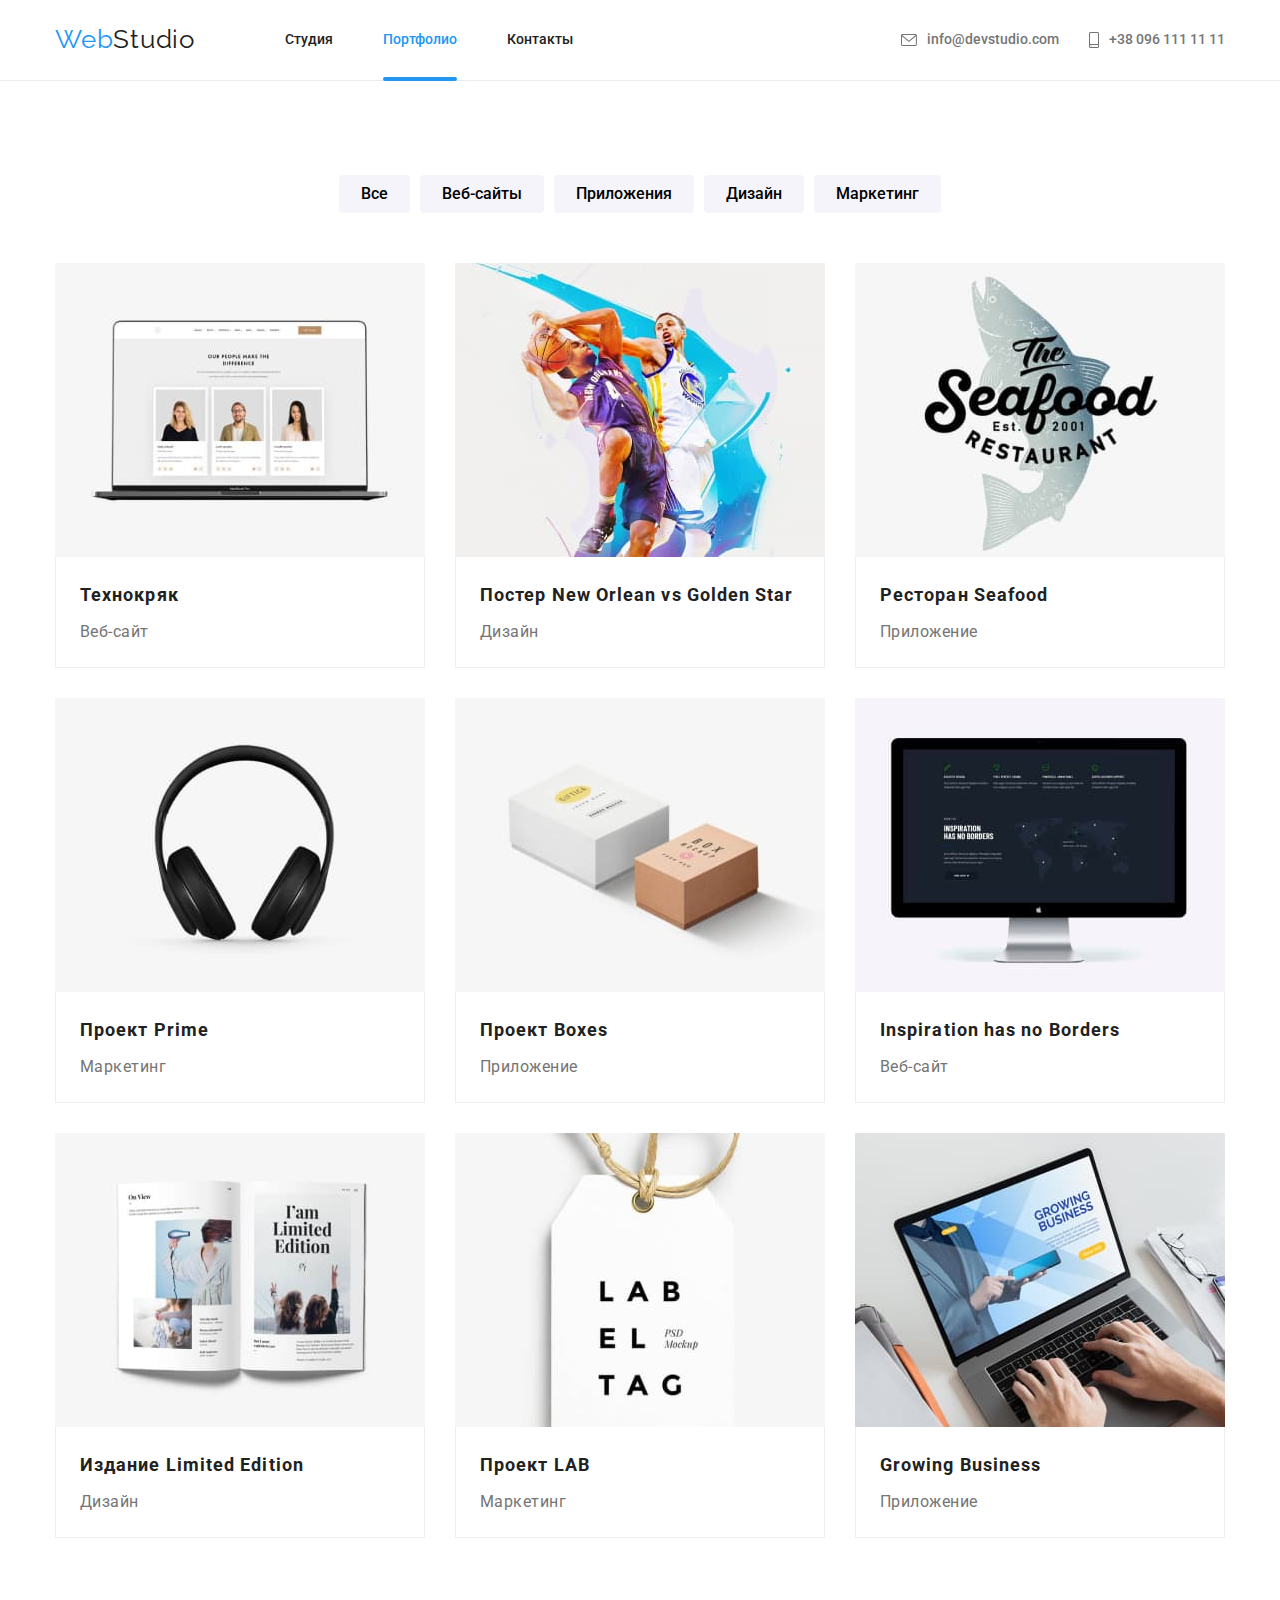
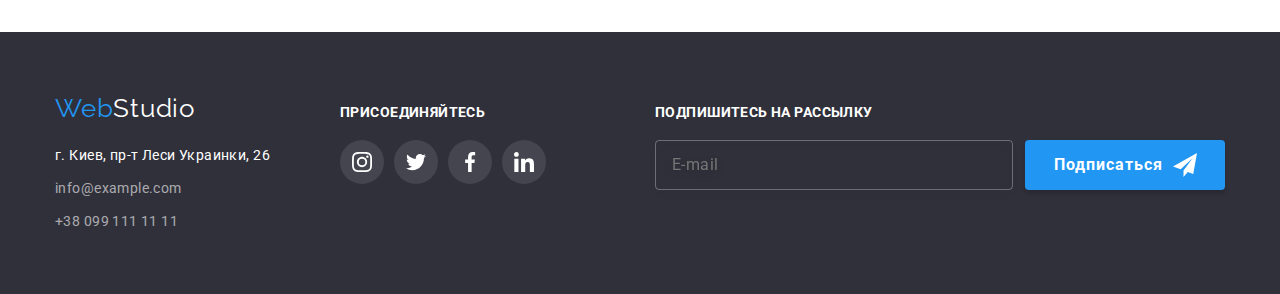
==== portfolio.html @ 38a6d8c1 "add files" ====
<!DOCTYPE html>
<html lang="ru">

<head>
    <meta charset="UTF-8">
    <meta http-equiv="X-UA-Compatible" content="IE=edge">
    <meta name="viewport" content="width=device-width, initial-scale=1.0">
    <title>Portfolio</title>
    <link rel="stylesheet" href="https://fonts.googleapis.com/css2?family=Raleway:wght@700&family=Roboto:wght@400;500;700;900&display=swap">
    <link rel="stylesheet" href="https://cdnjs.cloudflare.com/ajax/libs/modern-normalize/1.1.0/modern-normalize.min.css">    
    <link rel="stylesheet" href="./css/styles.css" />
</head>
<body>
    <!-- Шапка сайта -->
    <header class="header">
        <div class="container">   
            <nav class="site-nav">
                <a class="logo" lang="en" href=""><span class="blue-logo">Web</span>Studio</a>
                <ul class="list">
                    <li class="item"><a class="link" href="./index.html">Студия</a></li>
                    <li class="item"><a class="link current" href="./portfolio.html">Портфолио</a></li>
                    <li class="item"><a class="link" href="">Контакты</a></li>
                </ul>
            </nav>
            <ul class="contact-list">
                <li class="item"><a class="link" href="mailto:info@devstudio.com"><svg class="mail" width="16" height="12">
                    <use href="./image/icons.svg#mail"></use>
                </svg>info@devstudio.com</a>
                </li>
                <li class="item"><a class="link" href="tel:+380961111111"><svg class="phone" width="10" height="16">
                    <use href="./image/icons.svg#phone"></use>
                </svg>+38 096 111 11 11</a></li>
            </ul>
        </div>
    </header>
    <!-- Главный блок -->
    <main>
        <!-- Секция портфолио -->
        <div class="container">
            <section class="section portfolio">
                <h1 class="title">Портфолио</h1>
                <ul class="button-list">
                    <li class="button-item"><button class="btn" type="button">Все</button></li>
                    <li class="button-item"><button class="btn" type="button">Веб-сайты</button></li>
                    <li class="button-item"><button class="btn" type="button">Приложения</button></li>
                    <li class="button-item"><button class="btn" type="button">Дизайн</button></li>
                    <li class="button-item"><button class="btn" type="button">Маркетинг</button></li>
                </ul>
                <ul class="project-list">
                    <li class="portfolio item">
                        <a class="link" href="">
                            <div class="portfolio-wrap">
                                <img src="./image/portfolio/optimiz/project_1.jpg" width="370" alt="Веб-сайт">
                                <div class="portfolio-overlay">
                                    <p>Ресурс предлагает комплексные предложения с разным уровнем функционала и сервисов. Все это позволит посетителю получить исчерпывающие сведения о компании или частном лице.</p>
                                </div>
                            </div>
                        <div class="title-type">
                            <h2 class="project-title">Технокряк</h2>
                            <p class="project-type">Веб-сайт</p>
                        </div>
                        </a>
                    </li>
                    <li class="portfolio item">
                        <a class="link" href="">
                            <div class="portfolio-wrap">
                                <img src="./image/portfolio/optimiz/project_2.jpg" width="370" alt="Дизайн">
                                <div class="portfolio-overlay">
                                    <p>Ресурс предлагает комплексные предложения с разным уровнем функционала и сервисов. Все это позволит посетителю получить исчерпывающие сведения о компании или частном лице.</p>
                                </div>
                            </div>
                        <div class="title-type">
                            <h2 class="project-title">Постер New Orlean vs Golden Star</h2>
                            <p class="project-type">Дизайн</p>
                        </div>
                        </a>
                    </li>
                    <li class="portfolio item">
                        <a class="link" href="">
                            <div class="portfolio-wrap">
                                <img src="./image/portfolio/optimiz/project_3.jpg" width="370" alt="Приложение">
                                <div class="portfolio-overlay">
                                    <p>Ресурс предлагает комплексные предложения с разным уровнем функционала и сервисов. Все это позволит посетителю получить исчерпывающие сведения о компании или частном лице.</p>
                                </div>
                            </div>
                        <div class="title-type">
                            <h2 class="project-title">Ресторан Seafood</h2>
                            <p class="project-type">Приложение</p>
                        </div>
                        </a>
                    </li>
                    <li class="portfolio item">
                        <a class="link" href="">
                            <div class="portfolio-wrap">
                                <img src="./image/portfolio/optimiz/project_4.jpg" width="370" alt="Маркетинг">
                                <div class="portfolio-overlay">
                                    <p>Ресурс предлагает комплексные предложения с разным уровнем функционала и сервисов. Все это позволит посетителю получить исчерпывающие сведения о компании или частном лице.</p>
                                </div>
                            </div>
                        <div class="title-type">
                            <h2 class="project-title">Проект Prime</h2>
                            <p class="project-type">Маркетинг</p>
                        </div>
                        </a>
                    </li>
                    <li class="portfolio item">
                        <a class="link" href="">
                            <div class="portfolio-wrap">
                                <img src="./image/portfolio/optimiz/project_5.jpg" width="370" alt="Приложение">
                                <div class="portfolio-overlay">
                                    <p>Ресурс предлагает комплексные предложения с разным уровнем функционала и сервисов. Все это позволит посетителю получить исчерпывающие сведения о компании или частном лице.</p>
                                </div>
                            </div>
                        <div class="title-type">
                            <h2 class="project-title">Проект Boxes</h2>
                            <p class="project-type">Приложение</p>
                        </div>
                        </a>
                    </li>
                    <li class="portfolio item">
                        <a class="link" href="">
                            <div class="portfolio-wrap">
                                <img src="./image/portfolio/optimiz/project_6.jpg" width="370" alt="Веб-сайт">
                                <div class="portfolio-overlay">
                                    <p>Ресурс предлагает комплексные предложения с разным уровнем функционала и сервисов. Все это позволит посетителю получить исчерпывающие сведения о компании или частном лице.</p>
                                </div>
                            </div>
                        <div class="title-type">
                            <h2 class="project-title">Inspiration has no Borders</h2>
                            <p class="project-type">Веб-сайт</p>
                        </div>
                        </a>
                    </li>
                    <li class="portfolio item">
                        <a class="link" href="">
                            <div class="portfolio-wrap">
                                <img src="./image/portfolio/optimiz/project_7.jpg" width="370" alt="Дизайн">
                                <div class="portfolio-overlay">
                                    <p>Ресурс предлагает комплексные предложения с разным уровнем функционала и сервисов. Все это позволит посетителю получить исчерпывающие сведения о компании или частном лице.</p>
                                </div>
                            </div>
                        <div class="title-type">
                            <h2 class="project-title">Издание Limited Edition</h2>
                            <p class="project-type">Дизайн</p>
                        </div>
                        </a>
                    </li>
                    <li class="portfolio item">
                        <a class="link" href="">
                            <div class="portfolio-wrap">
                                <img src="./image/portfolio/optimiz/project_8.jpg" width="370" alt="Маркетинг">
                                <div class="portfolio-overlay">
                                    <p>Ресурс предлагает комплексные предложения с разным уровнем функционала и сервисов. Все это позволит посетителю получить исчерпывающие сведения о компании или частном лице.</p>
                                </div>
                            </div>
                        <div class="title-type">
                            <h2 class="project-title">Проект LAB</h2>
                            <p class="project-type">Маркетинг</p>
                        </div>
                        </a>
                    </li>
                    <li class="portfolio item">
                        <a class="link" href="">
                            <div class="portfolio-wrap">
                                <img src="./image/portfolio/optimiz/project_9.jpg" width="370" alt="Приложение">
                                <div class="portfolio-overlay">
                                    <p>Ресурс предлагает комплексные предложения с разным уровнем функционала и сервисов. Все это позволит посетителю получить исчерпывающие сведения о компании или частном лице.</p>
                                </div>
                            </div>
                        <div class="title-type">
                            <h2 class="project-title">Growing Business</h2>
                            <p class="project-type">Приложение</p>
                        </div>
                        </a>
                    </li>
                </ul>
            </section>
        </div>
    </main>
    <!-- Подвал сайта -->
    <footer class="footer">
        <div class="container">
            <div class="address-wrap">
                <a class="logo" lang="en" href=""><span class="blue-logo">Web</span>Studio</a>
                <address class="address-list">
                    <ul class="">
                        <li class="item"><a class="address" href="https://goo.gl/maps/Ta9KP2Tuc9y4ZhMA9" target="_blank"
                            rel="noopener noreferrer">г. Киев, пр-т Леси Украинки, 26</a></li>
                        <li class="item"><a class="link" href="mailto:info@example.com">info@example.com</a>
                        </li>
                        <li class="item"><a class="link" href="tel:+380991111111">+38 099 111 11 11</a></li>
                    </ul>
                </address>
            </div>
            <div class="join-wrap">
                <h3 class="join-title">ПРИСОЕДИНЯЙТЕСЬ</h3>
                <ul class="team-socials">
                    <li class="team-socials-item">
                        <a class="team-socials-link" href="">
                            <svg class="team-socials-svg" width="20" height="20">
                                <use href="./image/icons.svg#instagram"></use>
                              </svg>
                        </a>
                    </li>
                    <li class="team-socials-item">
                        <a class="team-socials-link" href="">
                            <svg class="team-socials-svg" width="20" height="20">
                                <use href="./image/icons.svg#twitter"></use>
                              </svg>
                        </a>
                    </li>
                    <li class="team-socials-item">
                        <a class="team-socials-link" href="">
                            <svg class="team-socials-svg" width="20" height="20">
                                <use href="./image/icons.svg#facebook"></use>
                              </svg>
                        </a>
                    </li>
                    <li class="team-socials-item">
                        <a class="team-socials-link" href="">
                            <svg class="team-socials-svg" width="20" height="20">
                                <use href="./image/icons.svg#linkedin"></use>
                              </svg>
                        </a>
                    </li> 
                </ul>
            </div>
            <form class="subscription-form" name="subscription-form" autocomplete="off">
                <h3 class="subscription-title">Подпишитесь на рассылку</h3>
                <div class="subscription-wrap">
                    <input class="subscription-input" type="email" name="email" placeholder="E-mail">
                    <button class="subscription-button button" type="submit">
                        <span>Подписаться</span>
                        <svg class="button-icon" width="24" height="24">
                            <use href="./image/icons.svg#icon-send"></use>
                        </svg>
                    </button>
                </div>
            </form>
        </div>
    </footer>
</body>
</html>
---- css/styles.css ----
/* Основной цвет текста #212121 */
/* Вторичный цвет текста #757575 */
/* Основной цвет фона #E5E5E5 */
/* Вторичный цвет фона #2F303A */
/* Акценты #2196F3 */
/* Белый #ffffff */
/* Цвет фона кнопки #F5F4FA */
:root {
  --main-text-color: #212121;
  --secondary-text-color: #757575;
  --main-bg-color: #e5e5e5;
  --secondary-bg-color: #2f303a;
  --accent-color: #2196f3;
  --btn-bg-color: #f5f4fa;
  --white: #ffffff;
  --black: #000000;
  --icons-color:#afb1b8;
  
}
ul,
h1,
h2,
h3,
h4,
h5,
h6,
p {
  padding: 0;
  margin: 0;
}
body {
  color: var(--main-text-color);
  background-color: var(--white);
  font-family: Roboto, sans-serif;
}
ul {
  list-style: none;
}
ul li a {
  color: inherit;
  text-decoration: none;
  font-style: normal;
}
img {
  display: block;
}
.link,
.street,
.logo,
address {
  text-decoration: none;
  color: inherit;
  font-family: inherit;
  font-style: inherit;
  margin: 0;
  padding: 0;
}

.header {
  border-bottom: 1px solid #ececec;
}
.header > .container {
  display: flex;
  justify-content: center;
}
.visually-hidden {
  position: absolute;
  width: 1px;
  height: 1px;
  margin: -1px;
  border: 0;
  padding: 0;
  white-space: nowrap;
  clip-path: inset(100%);
  clip: rect(0 0 0 0);
  overflow: hidden;
}
.logo {
  color: var(--main-text-color);
  text-decoration: none;
  font-family: Raleway, sans-serif;
  font-size: 26px;
  line-height: 1.2;
  letter-spacing: 0.03em;
}
.blue-logo {
  color: var(--accent-color);
}
.site-nav {
  display: flex;
  align-items: center;
}
.header .list {
  display: flex;
  align-items: center;
}
.site-nav .list {
  margin-left: 90px;
}
.header .item {
  margin-right: 50px;
}
.header .item:last-child {
  margin-right: 0;
}
.site-nav .link {
  display: block;
  color: var(--main-text-color);
  padding-top: 32px;
  padding-bottom: 32px;
  text-decoration: none;
  font-style: normal;
  font-weight: 500;
  font-size: 14px;
  line-height: 1.14;
}
.site-nav .link:hover,
.site-nav .link:focus {
  color: var(--accent-color);
}

.site-nav .link.current {
  position: relative;
  color: var(--accent-color);
}
.site-nav .link.current::after {
  content: "";
  position: absolute;
  bottom: -1px;
  display: block;
  width: 100%;
  height: 4px;
  background-color: var(--accent-color);
  border-radius: 2px;
}
.contact-list {
  display: flex;
  align-items: center;
  margin-left: auto;
}

.contact-list .item {
  margin-right: 30px;
}

.contact-list .link {
  color: var(--secondary-text-color);
  text-decoration: none;
  font-family: Roboto;
  font-style: normal;
  font-weight: 500;
  font-size: 14px;
  line-height: 1.14;
}

.link:hover svg,
.link:focus svg {
  fill: var(--accent-color);
}
.contact-list .link:hover,
.contact-list .link:focus {
  color: var(--accent-color);
}

.header .link {
  display: flex;
  align-items: center;
  transition: color 250ms cubic-bezier(0.4, 0, 0.2, 1);
}
.mail, .phone {
  align-items: center;
  margin-right: 10px;
  fill: var(--secondary-text-color);
  transition: fill 250ms cubic-bezier(0.4, 0, 0.2, 1);
}
/* Главный блок */
.section.hero {
  background-color: var(--secondary-bg-color);
  padding-top: 200px;
  padding-bottom: 200px;
  margin-left: auto;
  margin-right: auto;
  max-width: 1600px;
  min-height: 600px;
  background-image: linear-gradient(
  to right,
  rgba(47, 48, 58, 0.4),
  rgba(47, 48, 58, 0.4)
  ),
  url("../image/backgrounds/optimiz/bghero.jpg");
  }
.hero-title {
  color: var(--white);
  margin: auto;
  font-weight: 900;
  font-size: 44px;
  line-height: 1.36;
  text-align: center;
  max-width: 696px;
  letter-spacing: 0.06em;
  text-transform: uppercase;
}
.button {
min-width: 200px;
max-width: 350px;
padding: 10px 32px;
font-family: Roboto, sans-serif;
font-weight: 700;
font-size: var(--font-size-medium);
line-height: 1.875;
letter-spacing: 0.06em;
color: var(--white);
cursor: pointer;
background-color: var(--accent-color);
border: none;
border-radius: 4px;
}
.hero-button {
  display: block;
  margin-top: 30px;
  margin-right: auto;
  margin-left: auto;
  padding-top: 10px;
  padding-right: 32px;
  padding-bottom: 10px;
  padding-left: 32px;
  text-align: center;
  font-style: normal;
  font-weight: 700;
  line-height: 1.87;
  letter-spacing: 0.06em;
  color: var(--white);
  background: var(--accent-color);
  box-shadow: 0px 4px 4px rgba(0, 0, 0, 0.15);
  border-radius: 4px;
  cursor: pointer;
  border: transparent;
}
/* Особенности */
.section {
  color: var(--main-text-color);
  padding-top: 94px;
  padding-bottom: 94px;
}
.peculiarities-list {
  display: flex;
}
.peculiarities-list .item {
  width: 270px;
}
.section .item:not(:last-child) {
  margin-right: 30px;
}
.section .item {
position: relative;
}
.icon-wrap {
  display: flex;
  align-items: center;
  justify-content: center;
  width: 270px;
  height: 120px;
  margin-bottom: 30px;
  background-color: var(--btn-bg-color);
  border-radius: 4px;
}
.section-team .item {
  display: flex;
  flex-direction: column;
  flex-basis: 270px;
  justify-content: flex-end;
  background-color: var(--white);
  box-shadow: 0px 1px 3px rgba(0, 0, 0, 0.12), 0px 1px 1px rgba(0, 0, 0, 0.14),
    0px 2px 1px rgba(0, 0, 0, 0.2);
  border-radius: 0px 0px 4px 4px;
  
}

.section .title {
  margin-bottom: 10px;
}
.section.todo {
  padding-top: 0;
}
.worklist {
position: absolute;
    bottom: 0;
    display: flex;
    align-items: center;
    justify-content: center;
    width: 100%;
    height: 70px;
    background-color: rgba(47, 48, 58, 0.8);
}
.worklist-project {
  font-weight: 700;
  font-size: 14px;
  line-height: 1.15;
  letter-spacing: 0.03em;
  text-transform: uppercase;
  color: var(--white);
}
.list {
  display: flex;
}

.peculiarities-list .title {
  color: var(--main-text-color);
  font-weight: 700;
  font-size: 14px;
  line-height: 1.14;
  text-transform: uppercase;
}
.peculiarities-list .paragraphly {
  color: var(--secondary-text-color);
  font-size: 14px;
  line-height: 1.7;
  letter-spacing: 0.03em;
}
.section-title {
  margin-bottom: 50px;
  font-weight: 700;
  font-size: 36px;
  line-height: 1.17;
  text-align: center;
  letter-spacing: 0.03em;
}
.section.team {
  background-color: var(--btn-bg-color);
}
.section-team {
  display: flex;
}
.item .box {
  background-color: var(--white);
  box-shadow: 0px 1px 3px rgba(0, 0, 0, 0.12), 0px 1px 1px rgba(0, 0, 0, 0.14),
    0px 2px 1px rgba(0, 0, 0, 0.2);
  border-radius: 0px 0px 4px 4px;
}
.section-team .box {
  padding: 30px;
  background-color: var(--white);
}
.section-team .member {
  text-align: center;
  font-weight: 500;
  font-size: 16px;
  line-height: 1.18;
}
.section-team .profesion {
  margin-top: 10px;
  text-align: center;
  color: var(--secondary-text-color);
  font-size: 16px;
  line-height: 1.18;
}
.button-list {
  display: flex;
  justify-content: center;
  margin-bottom: 50px;
}
.button-list .button-item:not(:last-child) {
  margin-right: 10px;
}
.portfolio .title {
  display: none;
}
.btn {
  padding: 6px 22px;
  background-color: var(--btn-bg-color);
  font-family: Roboto, sans-serif;
  font-size: 16px;
  font-weight: 500;
  line-height: 1.62;
  border: transparent;
  border-radius: 4px;
  cursor: pointer;
  transition: background-color 250ms cubic-bezier(0.4, 0, 0.2, 1),
  color 250ms cubic-bezier(0.4, 0, 0.2, 1),
  box-shadow 250ms cubic-bezier(0.4, 0, 0.2, 1);
}
.btn:hover,
.btn:focus {
  color: var(--white);
  background-color: var(--accent-color);
  box-shadow: 0px 3px 1px rgba(0, 0, 0, 0.1), 0px 1px 2px rgba(0, 0, 0, 0.08),
    0px 2px 2px rgba(0, 0, 0, 0.12);
}
.project-list {
  display: flex;
  flex-wrap: wrap;
}
.project-list .item:nth-last-child(3n + 1) {
  margin-right: 0;
}
.project-list .item:nth-last-child(-n + 3) {
  margin-bottom: 0;
}
.project-list .item {
  margin-right: 30px;
  margin-bottom: 30px;
  background-color: var(--white);
}
.project-list .project-title {
  margin-bottom: 4px;
  font-weight: 700;
  font-size: 18px;
  line-height: 2;
  letter-spacing: 0.06em;
}
.project-list .project-type {
  font-size: 16px;
  line-height: 1.87;
  letter-spacing: 0.03em;
  color: var(--secondary-text-color);
}
.title-type {
  padding-top: 20px;
  padding-left: 24px;
  padding-bottom: 20px;
  padding-right: 24px;
  border-left: 1px solid #eeeeee;
  border-right: 1px solid #eeeeee;
  border-bottom: 1px solid #eeeeee;
}
.team-socials-item {
  display: flex;
  align-items: center;
  justify-content: center;
  margin-right: 10px;
  width: 44px;
  height: 44px;
  border-radius: 50%;
  cursor: pointer;
  transition: background-color 250ms cubic-bezier(0.4, 0, 0.2, 1);
}

.team-socials-item:last-child {
  margin-right: 0;
}

.team-socials {
  display: flex;
  justify-content: center;
  margin-top: 16px;
}

.team-socials-link {
  display: flex;
  align-items: center;
  justify-content: center;
  width: 100%;
  height: 100%;
}

.team-socials-item:hover,
.team-socials-item:focus {
  background-color: var(--accent-color);
}

.team-socials-svg {
  fill: var(--icons-color);
  transition: fill 250ms cubic-bezier(0.4, 0, 0.2, 1);
}
.team-socials-item:hover .team-socials-svg,
.team-socials-item:focus .team-socials-svg {
  fill: var(--white);
}
.client-list {
  display: flex;
}
.client-logo {
  fill:var(--icons-color);
  transition: fill 250ms cubic-bezier(0.4, 0, 0.2, 1);
}
.client-item {
  display: flex;
  align-items: center;
  justify-content: center;
  width: 170px;
  height: 92px;
  margin-right: 30px;
  border: 1px solid var(--icons-color);
  border-radius: 4px;
  cursor: pointer;
}
.client-item:last-child {
  margin-right: 0;
}
.client-link {
  width: 100%;
  height: 100%;
  display: flex;
  align-items: center;
  justify-content: center;
  transition: border-color 250ms cubic-bezier(0.4, 0, 0.2, 1);
}
.client-item:hover,
.client-item:focus {
  border-color: var(--accent-color);
}
.client-item:hover .client-logo,
.client-item:focus  .client-logo {
    fill: var(--accent-color);
}
/* Подвал сайта */
.footer {
  padding-top: 60px;
  padding-bottom: 60px;
  color: var(--white);
  background-color: var(--secondary-bg-color);
  /* width: 1600px;
  height: 252px; */
}
.footer .container {
  display: flex;
  align-items: baseline;
}
.footer .address-list {
  margin-top: 20px;
}
.footer .item:not(:first-child) {
  margin-top: 9px;
}
.footer .logo {
  color: var(--white);
}
.address-list {
  font-size: 14px;
  line-height: 1.71;
  letter-spacing: 0.03em;
}
.address-list .link {
  color: rgba(255, 255, 255, 0.6);
  text-decoration: none;
  transition: color 250ms cubic-bezier(0.4, 0, 0.2, 1);
}
.address-list .link:hover,
.address-list .link:focus {
  color: var(--accent-color);
}
.address-wrap {
  margin-right: 70px;
}
.join-title {
  margin-bottom: 20px;
  font-weight: 700;
  font-size: 14px;
  line-height: 1.15;
  letter-spacing: 0.03em;
  text-transform: uppercase;
  color: var(--white);
}
.team-socials {
  display: flex;
  justify-content: center;
}
.team-socials-item {
  display: flex;
  align-items: center;
  justify-content: center;
  margin-right: 10px;
  width: 44px;
  height: 44px;
  background-color: rgba(255, 255, 255, 0.1);
  border-radius: 50%;
  cursor: pointer;
}
.team-socials-item:last-child {
  margin-right: 0;
}
.footer .team-socials-svg {
  fill: var(--white);
}
.portfolio .link {
  display: inline-block;
  transition: box-shadow 250ms cubic-bezier(0.4, 0, 0.2, 1);
}
.portfolio .link:focus, .portfolio .link:hover {
  box-shadow: 0px 1px 1px rgb(0 0 0 / 12%), 0px 4px 4px rgb(0 0 0 / 6%), 1px 4px 6px rgb(0 0 0 / 16%);
}
.portfolio-wrap {
  position: relative;
  overflow: hidden;
}
.portfolio-overlay {
  position: absolute;
  left: 0;
  top: 100%;
  padding: 58px 27px 68px 27px;
  font-size: 18px;
  line-height: 1.56;
  letter-spacing: 0.03em;
  color: var(--white);
  background-color: rgba(33, 150, 243, 0.9);
  transition: top 250ms cubic-bezier(0.4, 0, 0.2, 1);
}
.portfolio.item:focus .portfolio-overlay,
.portfolio.item:hover .portfolio-overlay {
    top: 0;
}
.container {
  padding-left: 15px;
  padding-right: 15px;
  margin: auto;
  width: 1200px;
  /* outline: 2px solid aquamarine; */
}

/* placeholder */

.subscription-form {
  padding-top: 12px;
  margin-left: auto;

}

.subscription-title {
  margin-bottom: 20px;
  font-weight: 700;
  font-size: 14px;
  line-height: 1.15;
  letter-spacing: 0.03em;
  text-transform: uppercase;
  color: var(--white);
}

.subscription-wrap {
  display: flex;
  align-items: center;
}
.subscription-input {
  width: 358px;
  height: 50px;
  padding: 15px 16px;
  margin-right: 12px;
  font-size: 16px;
  line-height: 1.25;
  letter-spacing: 0.03em;
  color: rgba(255, 255, 255, 0.6);
  border: 1px solid rgba(255, 255, 255, 0.3);
  filter: drop-shadow(0px 4px 4px rgba(0, 0, 0, 0.15));
  border-radius: 4px;
  background-color: inherit;
}

.subscription-button {
  display: flex;
  align-items: center;
  justify-content: center;
  padding: 10px 28px 10px 29px;
  box-shadow: 0px 4px 4px rgba(0, 0, 0, 0.15);
}

.subscription-button span {
  margin-right: 10px;
}

/* modal windows */

.modal {
  position: fixed;
  top: 0;
  left: 0;
  right: 0;
  bottom: 0;
  display: flex;
  justify-content: center;
  align-items: center;
  background-color: rgba(0, 0, 0, 0.2);
  transform: scale(1);
  transition: opacity 250ms cubic-bezier(0.4, 0, 0.2, 1), visibility 250ms cubic-bezier(0.4, 0, 0.2, 1), transform 500ms 250ms;
}

.modal-body {
  position: relative;
  padding: 40px;
  min-width: 528px;
  min-height: 581px;
  background-color: var(--white);
  box-shadow: 0px 1px 3px rgba(0, 0, 0, 0.12), 0px 1px 1px rgba(0, 0, 0, 0.14), 0px 2px 1px rgba(0, 0, 0, 0.2);
  border-radius: 4px;
}

.modal-button {
  position: absolute;
  right: 8px;
  top: 8px;
  display: flex;
  justify-content: center;
  align-items: center;
  width: 30px;
  height: 30px;
  background-color: var(--white);
  border: 1px solid rgba(0, 0, 0, 0.1);
  border-radius: 50%;
  cursor: pointer;
}
/* .modal-button:focus,
.modal-button:hover {
  border-color: var(--accent-color);
  transition: border-color 250ms cubic-bezier(0.4, 0, 0.2, 1);
} */
.modal-button:focus .modal-close,
.modal-button:hover .modal-close{
  fill: var(--accent-color);
  transition: fill 250ms cubic-bezier(0.4, 0, 0.2, 1);
}
.modal-title {
  margin-bottom: 12px;
  font-weight: 700;
  font-size: 20px;
  line-height: 1.15;
  letter-spacing: 0.03em;
  color: var(--title-text-color);
}
.form-order-box {
  margin-bottom: 10px;
}

.form-order-box:last-of-type {
  margin-bottom: 20px;
}
.box-label {
  display: block;
  margin-bottom: 4px;
  font-size: 12px;
  line-height: 1.16;
  letter-spacing: 0.01em;
  color: var(--primary-text-color);
}

.box-wrap {
  position: relative;
}

.box-input {
  width: 100%;
  padding: 11px 42px;
  border: 1px solid rgba(33, 33, 33, 0.2);
  border-radius: 4px;
  transition: outline cubic-bezier(0.4, 0, 0.2, 1) 250ms, border-color 250ms cubic-bezier(0.4, 0, 0.2, 1);
}
.box-icon {
  position: absolute;
  top: 50%;
  left: 12px;
  transform: translateY(-50%);
  fill: var(--black);
}
.box-input:focus, 
.box-message:focus {
    border-color: var(--accent-color);
    outline: var(--accent-color);
}
.box-input:focus + .box-icon {
  fill: var(--accent-color);
  transition: fill 250ms cubic-bezier(0.4, 0, 0.2, 1);
}
.box-message {
  width: 100%;
  max-height: 120px;
  padding: 12px 16px;
  resize: none;
  line-height: 1.14;
  letter-spacing: 0.01em;
  color: var(--title-text-color);
  border: 1px solid rgba(33, 33, 33, 0.2);
  border-radius: 4px;
  transition: outline cubic-bezier(0.4, 0, 0.2, 1) 250ms, border-color 250ms cubic-bezier(0.4, 0, 0.2, 1);
}
.terms-icon  {
  display: inline-block;
  width: 16px;
  height: 15px;
  margin-right: 7px;
  vertical-align: middle;
  border: 1px solid  var(--black);
  border-radius: 2px;
}
.terms-text {
  line-height: 1.72;
  letter-spacing: 0.03em;
  color: var(--secondary-text-color);
}
.checkbox-terms {
  font-size: 14px;
  display: flex;
  align-items: center;
  justify-content: center;
  margin-bottom: 30px;
}

.terms-input {
  position: absolute;
  width: 1px;
  height: 1px;
  margin: -1px;
  border: 0;
  padding: 0;
  clip: rect(0 0 0 0);
  overflow: hidden;
}
.terms-input:checked + .terms-icon {
  background-color: var(--accent-color);
  background-image: url(../image/svg/icon-check.svg);
  background-size: contain;
  background-origin: border-box;
}
.terms-link {
  color: var(--accent-color);
}
.send-button {
  display: block;
  margin: 0 auto;
  padding: 10px 55px;
  box-shadow: 0px 4px 4px rgba(0, 0, 0, 0.15);
}

.is-hidden {
  visibility: hidden;
  opacity: 0;
  transform: scale(0);
  pointer-events: none;
}
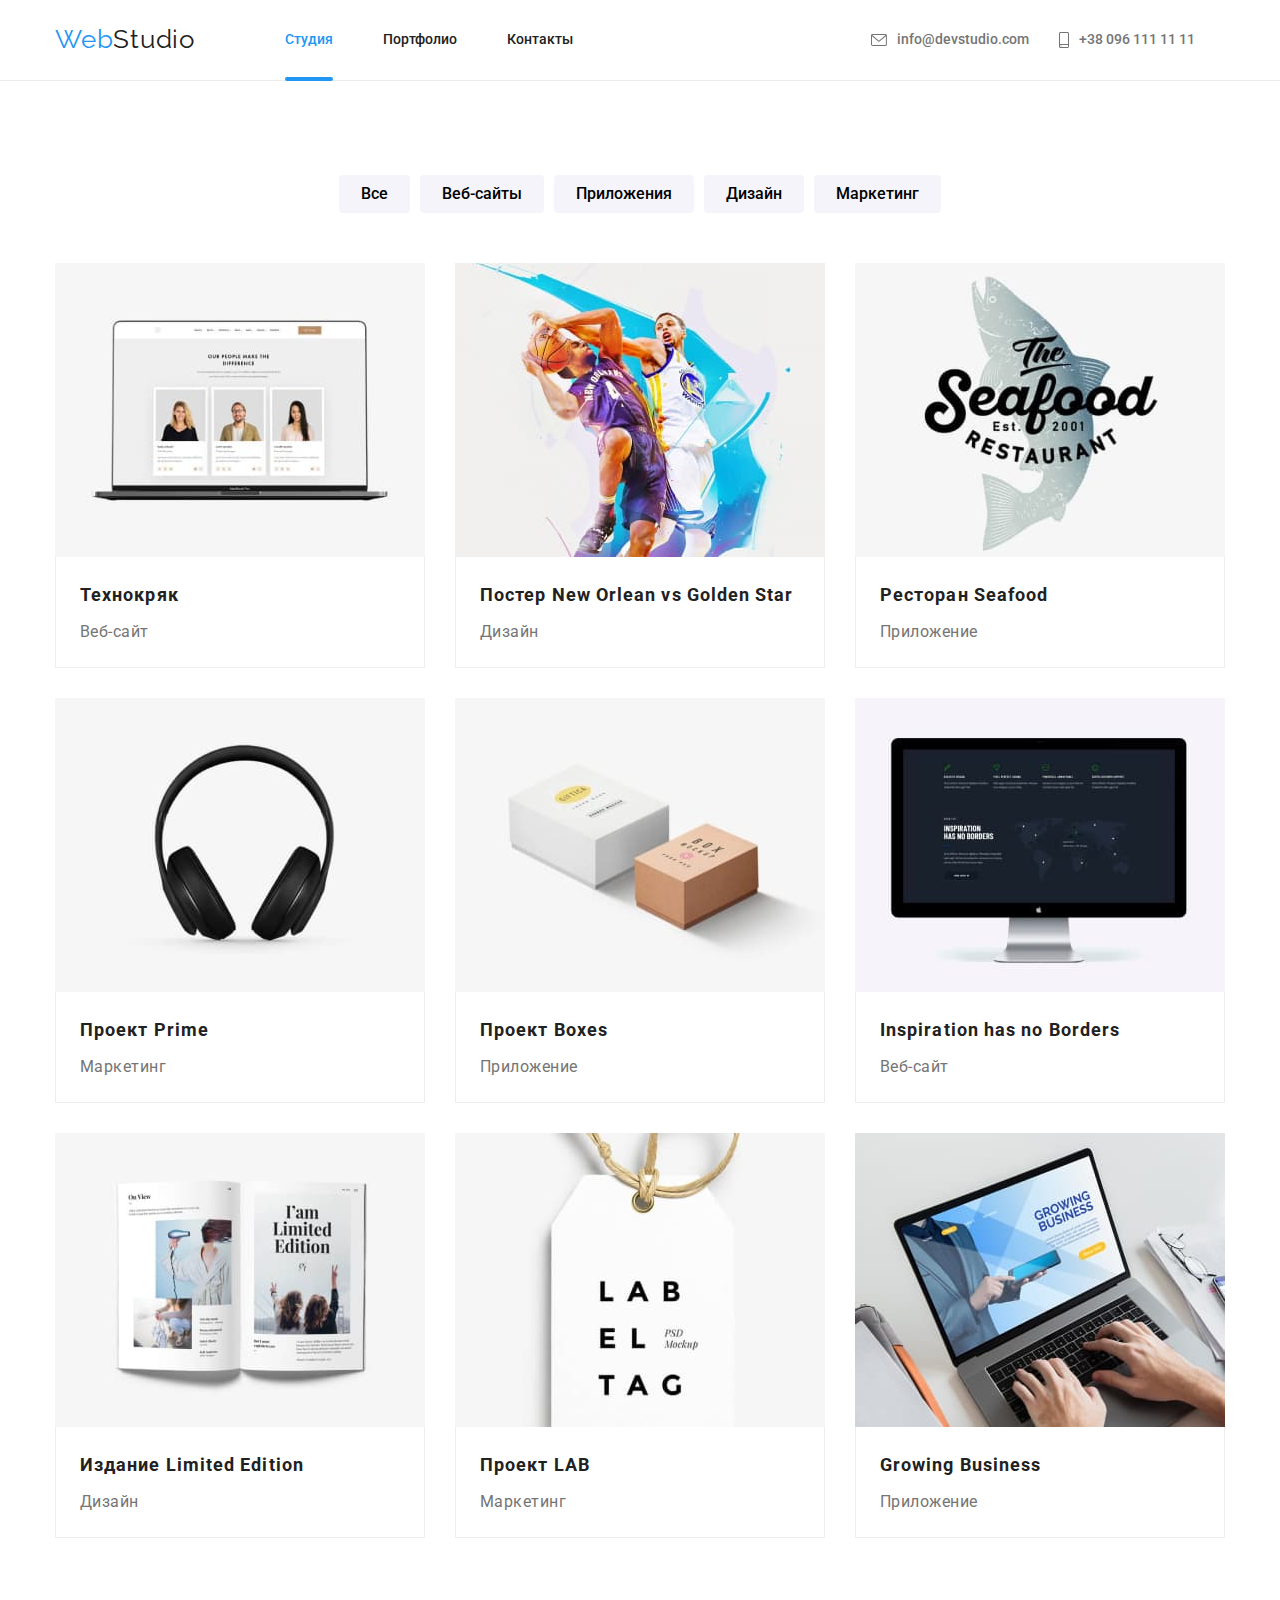
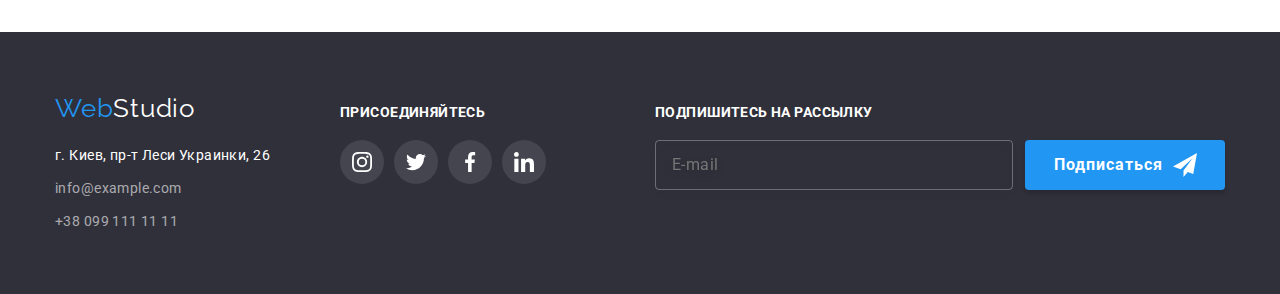
==== commit 55d54221: "add bem html to header" ====
--- a/portfolio.html
+++ b/portfolio.html
@@ -13,23 +13,26 @@
 <body>
     <!-- Шапка сайта -->
     <header class="header">
-        <div class="container">   
-            <nav class="site-nav">
+        <div class="container">
+            <nav class="header-nav">
                 <a class="logo" lang="en" href=""><span class="blue-logo">Web</span>Studio</a>
-                <ul class="list">
-                    <li class="item"><a class="link" href="./index.html">Студия</a></li>
-                    <li class="item"><a class="link current" href="./portfolio.html">Портфолио</a></li>
-                    <li class="item"><a class="link" href="">Контакты</a></li>
+                <ul class="header-nav__list">
+                    <li class="header-nav__item"><a class="header-nav__link header-nav__link--current"
+                            href="./index.html">Студия</a></li>
+                    <li class="header-nav__item"><a class="header-nav__link" href="./portfolio.html">Портфолио</a></li>
+                    <li class="header-nav__item"><a class="header-nav__link" href="">Контакты</a></li>
                 </ul>
             </nav>
-            <ul class="contact-list">
-                <li class="item"><a class="link" href="mailto:info@devstudio.com"><svg class="mail" width="16" height="12">
-                    <use href="./image/icons.svg#mail"></use>
-                </svg>info@devstudio.com</a>
+            <ul class="header-contacts">
+                <li class="header-contacts__item"><a class="header-contacts__link" href="mailto:info@devstudio.com"><svg
+                            class="header-contacts__icon" width="16" height="12">
+                            <use href="./image/icons.svg#mail"></use>
+                        </svg>info@devstudio.com</a>
                 </li>
-                <li class="item"><a class="link" href="tel:+380961111111"><svg class="phone" width="10" height="16">
-                    <use href="./image/icons.svg#phone"></use>
-                </svg>+38 096 111 11 11</a></li>
+                <li class="header-contacts__item"><a class="header-contacts__link" href="tel:+380961111111"><svg
+                            class="header-contacts__icon" width="10" height="16">
+                            <use href="./image/icons.svg#phone"></use>
+                        </svg>+38 096 111 11 11</a></li>
             </ul>
         </div>
     </header>
--- a/css/styles.css
+++ b/css/styles.css
@@ -63,18 +63,7 @@
   display: flex;
   justify-content: center;
 }
-.visually-hidden {
-  position: absolute;
-  width: 1px;
-  height: 1px;
-  margin: -1px;
-  border: 0;
-  padding: 0;
-  white-space: nowrap;
-  clip-path: inset(100%);
-  clip: rect(0 0 0 0);
-  overflow: hidden;
-}
+
 .logo {
   color: var(--main-text-color);
   text-decoration: none;
@@ -86,24 +75,24 @@
 .blue-logo {
   color: var(--accent-color);
 }
-.site-nav {
-  display: flex;
-  align-items: center;
-}
-.header .list {
-  display: flex;
-  align-items: center;
-}
-.site-nav .list {
+.header-nav {
+  display: flex;
+  align-items: center;
+}
+.header-nav__list {
+  display: flex;
+  align-items: center;
+}
+.header-nav__list {
   margin-left: 90px;
 }
-.header .item {
+.header-nav__item {
   margin-right: 50px;
 }
-.header .item:last-child {
+.header-nav__item:last-child {
   margin-right: 0;
 }
-.site-nav .link {
+.header-nav__link {
   display: block;
   color: var(--main-text-color);
   padding-top: 32px;
@@ -113,17 +102,18 @@
   font-weight: 500;
   font-size: 14px;
   line-height: 1.14;
-}
-.site-nav .link:hover,
-.site-nav .link:focus {
+  transition: color 250ms cubic-bezier(0.4, 0, 0.2, 1);
+}
+.header-nav__link:hover,
+.header-nav__link:focus {
   color: var(--accent-color);
 }
 
-.site-nav .link.current {
+.header-nav__link--current {
   position: relative;
   color: var(--accent-color);
 }
-.site-nav .link.current::after {
+.header-nav__link--current::after {
   content: "";
   position: absolute;
   bottom: -1px;
@@ -133,46 +123,52 @@
   background-color: var(--accent-color);
   border-radius: 2px;
 }
-.contact-list {
+.header-contacts {
   display: flex;
   align-items: center;
   margin-left: auto;
 }
 
-.contact-list .item {
+.header-contacts__item {
   margin-right: 30px;
 }
 
-.contact-list .link {
+.header-contacts__link {
   color: var(--secondary-text-color);
+  fill: var(--secondary-text-color);
   text-decoration: none;
   font-family: Roboto;
   font-style: normal;
   font-weight: 500;
   font-size: 14px;
   line-height: 1.14;
-}
-
-.link:hover svg,
-.link:focus svg {
+  display: flex;
+  align-items: center;
+  transition: color 250ms cubic-bezier(0.4, 0, 0.2, 1);
+
+}
+
+.header-contacts__link:hover svg,
+.header-contacts__link:focus svg {
   fill: var(--accent-color);
 }
-.contact-list .link:hover,
-.contact-list .link:focus {
+.header-contacts__link:hover,
+.header-contacts__link:focus {
   color: var(--accent-color);
 }
-
-.header .link {
+.header-contacts__icon {
+  margin-right: 10px;
+  transition: fill 250ms cubic-bezier(0.4, 0, 0.2, 1);
+}
+/* .header .link {
   display: flex;
   align-items: center;
   transition: color 250ms cubic-bezier(0.4, 0, 0.2, 1);
-}
-.mail, .phone {
-  align-items: center;
+} */
+/* .mail, .phone {
   margin-right: 10px;
-  fill: var(--secondary-text-color);
   transition: fill 250ms cubic-bezier(0.4, 0, 0.2, 1);
-}
+} */
 /* Главный блок */
 .section.hero {
   background-color: var(--secondary-bg-color);
@@ -242,6 +238,18 @@
   padding-top: 94px;
   padding-bottom: 94px;
 }
+.visually-hidden {
+  position: absolute;
+  width: 1px;
+  height: 1px;
+  margin: -1px;
+  border: 0;
+  padding: 0;
+  white-space: nowrap;
+  clip-path: inset(100%);
+  clip: rect(0 0 0 0);
+  overflow: hidden;
+}
 .peculiarities-list {
   display: flex;
 }
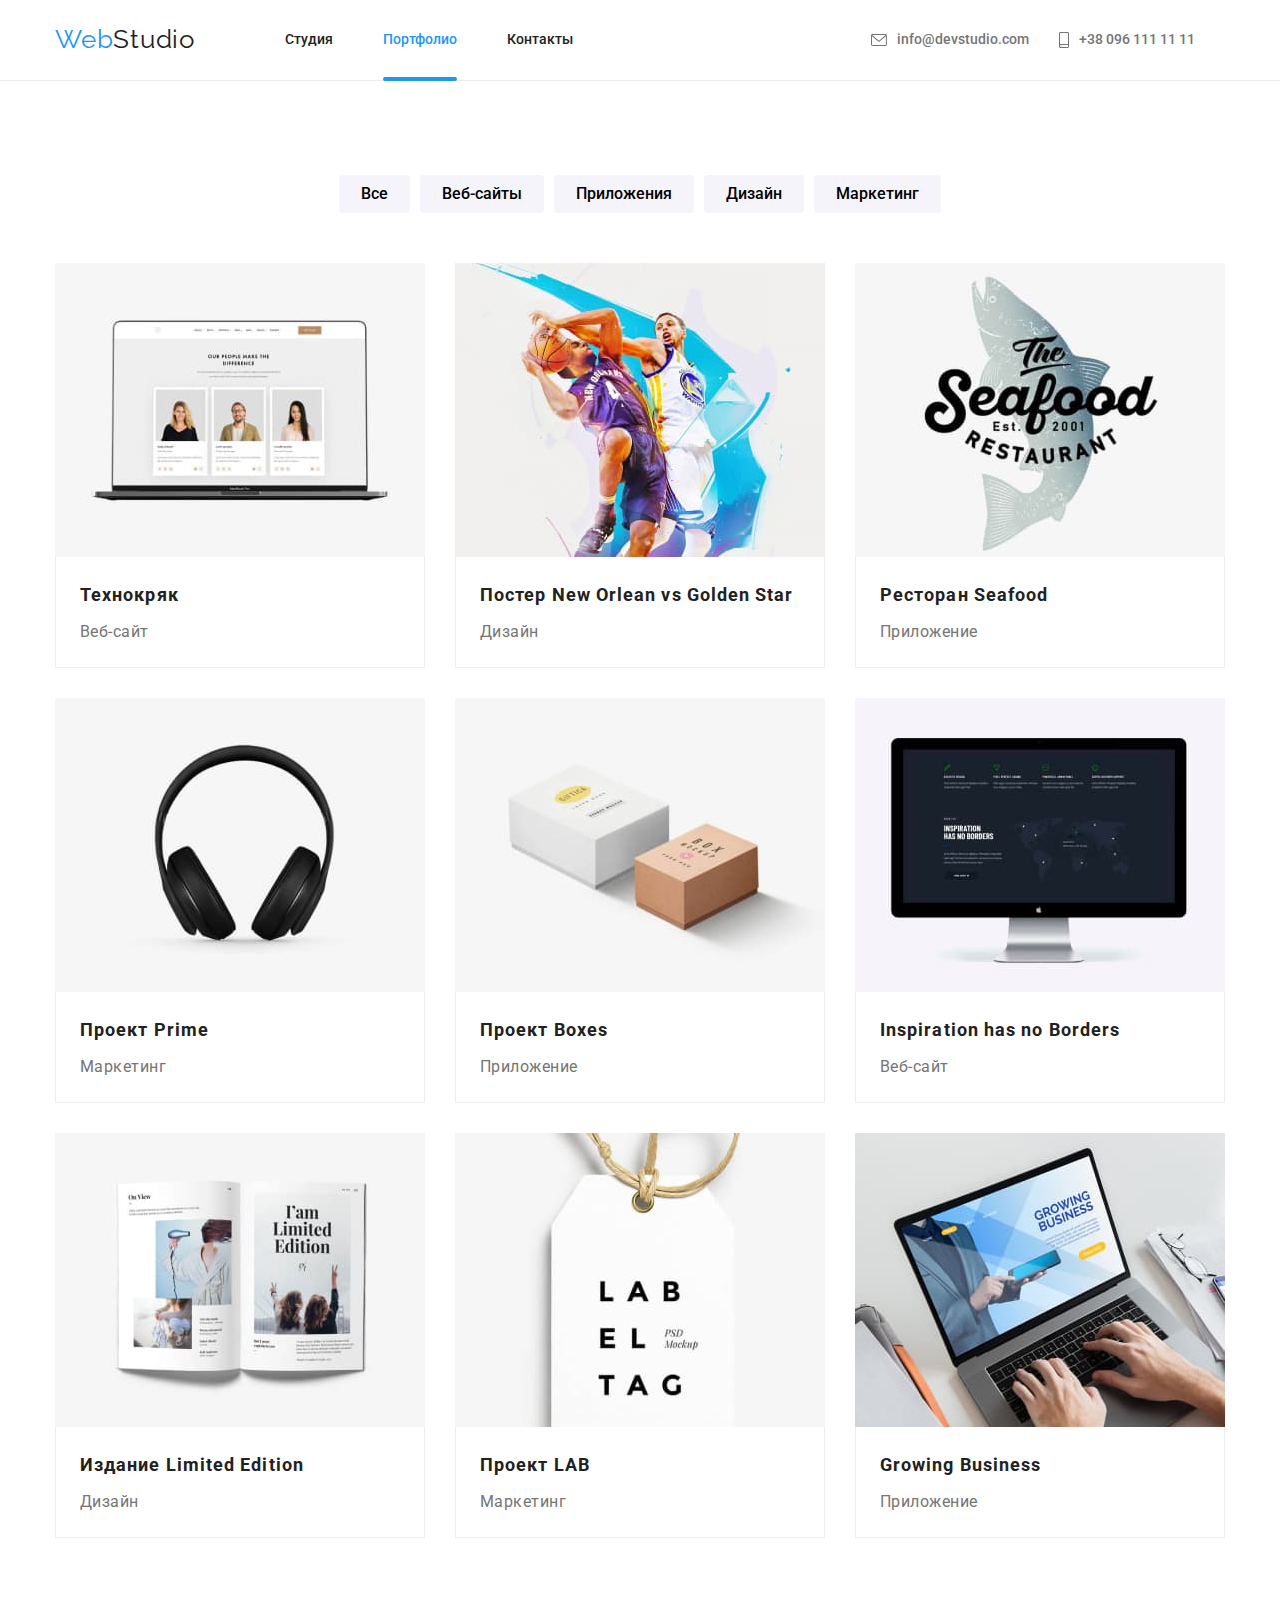
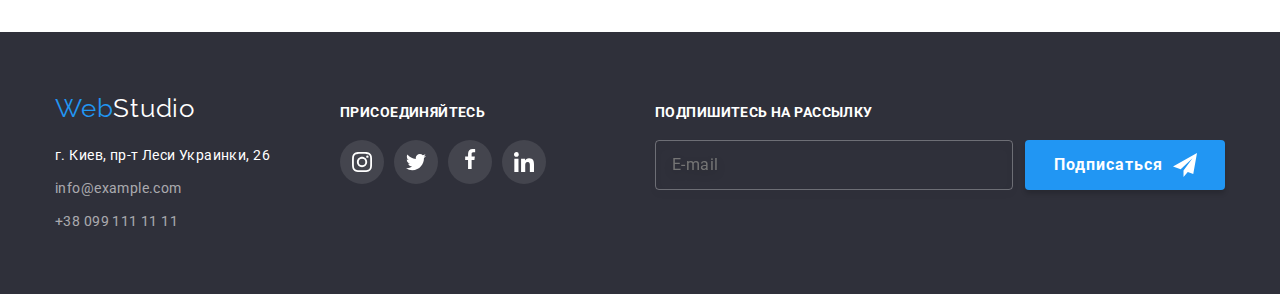
==== commit 3712bc06: "add refactoring portfolio" ====
--- a/portfolio.html
+++ b/portfolio.html
@@ -8,7 +8,7 @@
     <title>Portfolio</title>
     <link rel="stylesheet" href="https://fonts.googleapis.com/css2?family=Raleway:wght@700&family=Roboto:wght@400;500;700;900&display=swap">
     <link rel="stylesheet" href="https://cdnjs.cloudflare.com/ajax/libs/modern-normalize/1.1.0/modern-normalize.min.css">    
-    <link rel="stylesheet" href="./css/styles.css" />
+    <link rel="stylesheet" href="./css/main.min.css"/>
 </head>
 <body>
     <!-- Шапка сайта -->
@@ -17,9 +17,9 @@
             <nav class="header-nav">
                 <a class="logo" lang="en" href=""><span class="blue-logo">Web</span>Studio</a>
                 <ul class="header-nav__list">
-                    <li class="header-nav__item"><a class="header-nav__link header-nav__link--current"
+                    <li class="header-nav__item"><a class="header-nav__link"
                             href="./index.html">Студия</a></li>
-                    <li class="header-nav__item"><a class="header-nav__link" href="./portfolio.html">Портфолио</a></li>
+                    <li class="header-nav__item"><a class="header-nav__link header-nav__link--current" href="./portfolio.html">Портфолио</a></li>
                     <li class="header-nav__item"><a class="header-nav__link" href="">Контакты</a></li>
                 </ul>
             </nav>
@@ -39,200 +39,202 @@
     <!-- Главный блок -->
     <main>
         <!-- Секция портфолио -->
-        <div class="container">
-            <section class="section portfolio">
-                <h1 class="title">Портфолио</h1>
-                <ul class="button-list">
-                    <li class="button-item"><button class="btn" type="button">Все</button></li>
-                    <li class="button-item"><button class="btn" type="button">Веб-сайты</button></li>
-                    <li class="button-item"><button class="btn" type="button">Приложения</button></li>
-                    <li class="button-item"><button class="btn" type="button">Дизайн</button></li>
-                    <li class="button-item"><button class="btn" type="button">Маркетинг</button></li>
-                </ul>
-                <ul class="project-list">
-                    <li class="portfolio item">
-                        <a class="link" href="">
-                            <div class="portfolio-wrap">
+        <section class="portfolio">
+            <div class="container">
+                <h1 class="visually-hidden">Портфолио</h1>
+                <ul class="portfolio__btn-list">
+                    <li class="portfolio__btn-item"><button class="portfolio__btn" type="button">Все</button></li>
+                    <li class="portfolio__btn-item"><button class="portfolio__btn" type="button">Веб-сайты</button></li>
+                    <li class="portfolio__btn-item"><button class="portfolio__btn" type="button">Приложения</button></li>
+                    <li class="portfolio__btn-item"><button class="portfolio__btn" type="button">Дизайн</button></li>
+                    <li class="portfolio__btn-item"><button class="portfolio__btn" type="button">Маркетинг</button></li>
+                </ul>
+                <ul class="portfolio__list">
+                    <li class="portfolio__item">
+                        <a class="portfolio__link" href="">
+                            <div class="portfolio__wrap">
                                 <img src="./image/portfolio/optimiz/project_1.jpg" width="370" alt="Веб-сайт">
-                                <div class="portfolio-overlay">
-                                    <p>Ресурс предлагает комплексные предложения с разным уровнем функционала и сервисов. Все это позволит посетителю получить исчерпывающие сведения о компании или частном лице.</p>
-                                </div>
-                            </div>
-                        <div class="title-type">
-                            <h2 class="project-title">Технокряк</h2>
-                            <p class="project-type">Веб-сайт</p>
-                        </div>
-                        </a>
-                    </li>
-                    <li class="portfolio item">
-                        <a class="link" href="">
-                            <div class="portfolio-wrap">
+                                <div class="portfolio__overlay">
+                                    <p>Ресурс предлагает комплексные предложения с разным уровнем функционала и сервисов. Все это позволит посетителю получить исчерпывающие сведения о компании или частном лице.</p>
+                                </div>
+                            </div>
+                        <div class="portfolio__project">
+                            <h2 class="portfolio__title">Технокряк</h2>
+                            <p class="portfolio__type">Веб-сайт</p>
+                        </div>
+                        </a>
+                    </li>
+                    <li class="portfolio__item">
+                        <a class="portfolio__link" href="">
+                            <div class="portfolio__wrap">
                                 <img src="./image/portfolio/optimiz/project_2.jpg" width="370" alt="Дизайн">
-                                <div class="portfolio-overlay">
-                                    <p>Ресурс предлагает комплексные предложения с разным уровнем функционала и сервисов. Все это позволит посетителю получить исчерпывающие сведения о компании или частном лице.</p>
-                                </div>
-                            </div>
-                        <div class="title-type">
-                            <h2 class="project-title">Постер New Orlean vs Golden Star</h2>
-                            <p class="project-type">Дизайн</p>
-                        </div>
-                        </a>
-                    </li>
-                    <li class="portfolio item">
-                        <a class="link" href="">
-                            <div class="portfolio-wrap">
+                                <div class="portfolio__overlay">
+                                    <p>Ресурс предлагает комплексные предложения с разным уровнем функционала и сервисов. Все это позволит посетителю получить исчерпывающие сведения о компании или частном лице.</p>
+                                </div>
+                            </div>
+                        <div class="portfolio__project">
+                            <h2 class="portfolio__title">Постер New Orlean vs Golden Star</h2>
+                            <p class="portfolio__type">Дизайн</p>
+                        </div>
+                        </a>
+                    </li>
+                    <li class="portfolio__item">
+                        <a class="portfolio__link" href="">
+                            <div class="portfolio__wrap">
                                 <img src="./image/portfolio/optimiz/project_3.jpg" width="370" alt="Приложение">
-                                <div class="portfolio-overlay">
-                                    <p>Ресурс предлагает комплексные предложения с разным уровнем функционала и сервисов. Все это позволит посетителю получить исчерпывающие сведения о компании или частном лице.</p>
-                                </div>
-                            </div>
-                        <div class="title-type">
-                            <h2 class="project-title">Ресторан Seafood</h2>
-                            <p class="project-type">Приложение</p>
-                        </div>
-                        </a>
-                    </li>
-                    <li class="portfolio item">
-                        <a class="link" href="">
-                            <div class="portfolio-wrap">
+                                <div class="portfolio__overlay">
+                                    <p>Ресурс предлагает комплексные предложения с разным уровнем функционала и сервисов. Все это позволит посетителю получить исчерпывающие сведения о компании или частном лице.</p>
+                                </div>
+                            </div>
+                        <div class="portfolio__project">
+                            <h2 class="portfolio__title">Ресторан Seafood</h2>
+                            <p class="portfolio__type">Приложение</p>
+                        </div>
+                        </a>
+                    </li>
+                    <li class="portfolio__item">
+                        <a class="portfolio__link" href="">
+                            <div class="portfolio__wrap">
                                 <img src="./image/portfolio/optimiz/project_4.jpg" width="370" alt="Маркетинг">
-                                <div class="portfolio-overlay">
-                                    <p>Ресурс предлагает комплексные предложения с разным уровнем функционала и сервисов. Все это позволит посетителю получить исчерпывающие сведения о компании или частном лице.</p>
-                                </div>
-                            </div>
-                        <div class="title-type">
-                            <h2 class="project-title">Проект Prime</h2>
-                            <p class="project-type">Маркетинг</p>
-                        </div>
-                        </a>
-                    </li>
-                    <li class="portfolio item">
-                        <a class="link" href="">
-                            <div class="portfolio-wrap">
+                                <div class="portfolio__overlay">
+                                    <p>Ресурс предлагает комплексные предложения с разным уровнем функционала и сервисов. Все это позволит посетителю получить исчерпывающие сведения о компании или частном лице.</p>
+                                </div>
+                            </div>
+                        <div class="portfolio__project">
+                            <h2 class="portfolio__title">Проект Prime</h2>
+                            <p class="portfolio__type">Маркетинг</p>
+                        </div>
+                        </a>
+                    </li>
+                    <li class="portfolio__item">
+                        <a class="portfolio__link" href="">
+                            <div class="portfolio__wrap">
                                 <img src="./image/portfolio/optimiz/project_5.jpg" width="370" alt="Приложение">
-                                <div class="portfolio-overlay">
-                                    <p>Ресурс предлагает комплексные предложения с разным уровнем функционала и сервисов. Все это позволит посетителю получить исчерпывающие сведения о компании или частном лице.</p>
-                                </div>
-                            </div>
-                        <div class="title-type">
-                            <h2 class="project-title">Проект Boxes</h2>
-                            <p class="project-type">Приложение</p>
-                        </div>
-                        </a>
-                    </li>
-                    <li class="portfolio item">
-                        <a class="link" href="">
-                            <div class="portfolio-wrap">
+                                <div class="portfolio__overlay">
+                                    <p>Ресурс предлагает комплексные предложения с разным уровнем функционала и сервисов. Все это позволит посетителю получить исчерпывающие сведения о компании или частном лице.</p>
+                                </div>
+                            </div>
+                        <div class="portfolio__project">
+                            <h2 class="portfolio__title">Проект Boxes</h2>
+                            <p class="portfolio__type">Приложение</p>
+                        </div>
+                        </a>
+                    </li>
+                    <li class="portfolio__item">
+                        <a class="portfolio__link" href="">
+                            <div class="portfolio__wrap">
                                 <img src="./image/portfolio/optimiz/project_6.jpg" width="370" alt="Веб-сайт">
-                                <div class="portfolio-overlay">
-                                    <p>Ресурс предлагает комплексные предложения с разным уровнем функционала и сервисов. Все это позволит посетителю получить исчерпывающие сведения о компании или частном лице.</p>
-                                </div>
-                            </div>
-                        <div class="title-type">
-                            <h2 class="project-title">Inspiration has no Borders</h2>
-                            <p class="project-type">Веб-сайт</p>
-                        </div>
-                        </a>
-                    </li>
-                    <li class="portfolio item">
-                        <a class="link" href="">
-                            <div class="portfolio-wrap">
+                                <div class="portfolio__overlay">
+                                    <p>Ресурс предлагает комплексные предложения с разным уровнем функционала и сервисов. Все это позволит посетителю получить исчерпывающие сведения о компании или частном лице.</p>
+                                </div>
+                            </div>
+                        <div class="portfolio__project">
+                            <h2 class="portfolio__title">Inspiration has no Borders</h2>
+                            <p class="portfolio__type">Веб-сайт</p>
+                        </div>
+                        </a>
+                    </li>
+                    <li class="portfolio__item">
+                        <a class="portfolio__link" href="">
+                            <div class="portfolio__wrap">
                                 <img src="./image/portfolio/optimiz/project_7.jpg" width="370" alt="Дизайн">
-                                <div class="portfolio-overlay">
-                                    <p>Ресурс предлагает комплексные предложения с разным уровнем функционала и сервисов. Все это позволит посетителю получить исчерпывающие сведения о компании или частном лице.</p>
-                                </div>
-                            </div>
-                        <div class="title-type">
-                            <h2 class="project-title">Издание Limited Edition</h2>
-                            <p class="project-type">Дизайн</p>
-                        </div>
-                        </a>
-                    </li>
-                    <li class="portfolio item">
-                        <a class="link" href="">
-                            <div class="portfolio-wrap">
+                                <div class="portfolio__overlay">
+                                    <p>Ресурс предлагает комплексные предложения с разным уровнем функционала и сервисов. Все это позволит посетителю получить исчерпывающие сведения о компании или частном лице.</p>
+                                </div>
+                            </div>
+                        <div class="portfolio__project">
+                            <h2 class="portfolio__title">Издание Limited Edition</h2>
+                            <p class="portfolio__type">Дизайн</p>
+                        </div>
+                        </a>
+                    </li>
+                    <li class="portfolio__item">
+                        <a class="portfolio__link" href="">
+                            <div class="portfolio__wrap">
                                 <img src="./image/portfolio/optimiz/project_8.jpg" width="370" alt="Маркетинг">
-                                <div class="portfolio-overlay">
-                                    <p>Ресурс предлагает комплексные предложения с разным уровнем функционала и сервисов. Все это позволит посетителю получить исчерпывающие сведения о компании или частном лице.</p>
-                                </div>
-                            </div>
-                        <div class="title-type">
-                            <h2 class="project-title">Проект LAB</h2>
-                            <p class="project-type">Маркетинг</p>
-                        </div>
-                        </a>
-                    </li>
-                    <li class="portfolio item">
-                        <a class="link" href="">
-                            <div class="portfolio-wrap">
+                                <div class="portfolio__overlay">
+                                    <p>Ресурс предлагает комплексные предложения с разным уровнем функционала и сервисов. Все это позволит посетителю получить исчерпывающие сведения о компании или частном лице.</p>
+                                </div>
+                            </div>
+                        <div class="portfolio__project">
+                            <h2 class="portfolio__title">Проект LAB</h2>
+                            <p class="portfolio__type">Маркетинг</p>
+                        </div>
+                        </a>
+                    </li>
+                    <li class="portfolio__item">
+                        <a class="portfolio__link" href="">
+                            <div class="portfolio__wrap">
                                 <img src="./image/portfolio/optimiz/project_9.jpg" width="370" alt="Приложение">
-                                <div class="portfolio-overlay">
-                                    <p>Ресурс предлагает комплексные предложения с разным уровнем функционала и сервисов. Все это позволит посетителю получить исчерпывающие сведения о компании или частном лице.</p>
-                                </div>
-                            </div>
-                        <div class="title-type">
-                            <h2 class="project-title">Growing Business</h2>
-                            <p class="project-type">Приложение</p>
-                        </div>
-                        </a>
-                    </li>
-                </ul>
-            </section>
-        </div>
+                                <div class="portfolio__overlay">
+                                    <p>Ресурс предлагает комплексные предложения с разным уровнем функционала и сервисов. Все это позволит посетителю получить исчерпывающие сведения о компании или частном лице.</p>
+                                </div>
+                            </div>
+                        <div class="portfolio__project">
+                            <h2 class="portfolio__title">Growing Business</h2>
+                            <p class="portfolio__type">Приложение</p>
+                        </div>
+                        </a>
+                    </li>
+                </ul>
+            </div>
+        </section>
     </main>
     <!-- Подвал сайта -->
     <footer class="footer">
         <div class="container">
-            <div class="address-wrap">
+            <div class="footer__wrap">
                 <a class="logo" lang="en" href=""><span class="blue-logo">Web</span>Studio</a>
-                <address class="address-list">
-                    <ul class="">
-                        <li class="item"><a class="address" href="https://goo.gl/maps/Ta9KP2Tuc9y4ZhMA9" target="_blank"
-                            rel="noopener noreferrer">г. Киев, пр-т Леси Украинки, 26</a></li>
-                        <li class="item"><a class="link" href="mailto:info@example.com">info@example.com</a>
+                <address class="address">
+                    <ul class="address__list">
+                        <li class="address__item"><a class="address__address" href="https://goo.gl/maps/Ta9KP2Tuc9y4ZhMA9"
+                                target="_blank" rel="noopener noreferrer">г. Киев, пр-т Леси Украинки, 26</a></li>
+                        <li class="address__item"><a class="address__link"
+                                href="mailto:info@example.com">info@example.com</a>
                         </li>
-                        <li class="item"><a class="link" href="tel:+380991111111">+38 099 111 11 11</a></li>
+                        <li class="address__item"><a class="address__link" href="tel:+380991111111">+38 099 111 11 11</a>
+                        </li>
                     </ul>
                 </address>
             </div>
-            <div class="join-wrap">
-                <h3 class="join-title">ПРИСОЕДИНЯЙТЕСЬ</h3>
+            <div class="footer__join-wrap">
+                <h3 class="footer__join-title">ПРИСОЕДИНЯЙТЕСЬ</h3>
                 <ul class="team-socials">
-                    <li class="team-socials-item">
+                    <li class="team-socials__item">
+                        <a class="team-socials__link" href="">
+                            <svg class="team-socials__svg" width="20" height="20">
+                                <use href="./image/icons.svg#instagram"></use>
+                            </svg>
+                        </a>
+                    </li>
+                    <li class="team-socials__item">
+                        <a class="team-socials__link" href="">
+                            <svg class="team-socials__svg" width="20" height="20">
+                                <use href="./image/icons.svg#twitter"></use>
+                            </svg>
+                        </a>
+                    </li>
+                    <li class="team-socials__item">
                         <a class="team-socials-link" href="">
-                            <svg class="team-socials-svg" width="20" height="20">
-                                <use href="./image/icons.svg#instagram"></use>
-                              </svg>
-                        </a>
-                    </li>
-                    <li class="team-socials-item">
-                        <a class="team-socials-link" href="">
-                            <svg class="team-socials-svg" width="20" height="20">
-                                <use href="./image/icons.svg#twitter"></use>
-                              </svg>
-                        </a>
-                    </li>
-                    <li class="team-socials-item">
-                        <a class="team-socials-link" href="">
-                            <svg class="team-socials-svg" width="20" height="20">
+                            <svg class="team-socials__svg" width="20" height="20">
                                 <use href="./image/icons.svg#facebook"></use>
-                              </svg>
-                        </a>
-                    </li>
-                    <li class="team-socials-item">
-                        <a class="team-socials-link" href="">
-                            <svg class="team-socials-svg" width="20" height="20">
+                            </svg>
+                        </a>
+                    </li>
+                    <li class="team-socials__item">
+                        <a class="team-socials__link" href="">
+                            <svg class="team-socials__svg" width="20" height="20">
                                 <use href="./image/icons.svg#linkedin"></use>
-                              </svg>
-                        </a>
-                    </li> 
+                            </svg>
+                        </a>
+                    </li>
                 </ul>
             </div>
-            <form class="subscription-form" name="subscription-form" autocomplete="off">
-                <h3 class="subscription-title">Подпишитесь на рассылку</h3>
-                <div class="subscription-wrap">
-                    <input class="subscription-input" type="email" name="email" placeholder="E-mail">
-                    <button class="subscription-button button" type="submit">
+            <form class="subscription" name="subscription-form" autocomplete="off">
+                <h3 class="subscription__title">Подпишитесь на рассылку</h3>
+                <div class="subscription__wrap">
+                    <input class="subscription__input" type="email" name="email" placeholder="E-mail">
+                    <button class="subscription__button button" type="submit">
                         <span>Подписаться</span>
                         <svg class="button-icon" width="24" height="24">
                             <use href="./image/icons.svg#icon-send"></use>
--- a/css/main.min.css
+++ b/css/main.min.css
@@ -0,0 +1,2 @@
+ul,h1,h2,h3,h4,h5,h6,p{padding:0;margin:0}body{color:#212121;background-color:#fff;font-family:Roboto, sans-serif}ul{list-style:none}ul li a{color:inherit;text-decoration:none;font-style:normal}img{display:block}.link,.street,.logo,address{text-decoration:none;color:inherit;font-family:inherit;font-style:inherit;margin:0;padding:0}.container{padding-left:15px;padding-right:15px;margin:auto;width:1200px}.button{min-width:200px;max-width:350px;padding:10px 32px;font-family:Roboto, sans-serif;font-weight:700;font-size:var(--font-size-medium);line-height:1.875;letter-spacing:0.06em;color:#fff;cursor:pointer;background-color:#2196f3;border:none;border-radius:4px}.header{border-bottom:1px solid #ececec}.header .container{display:flex;justify-content:center}.logo{color:var(--main-text-color);text-decoration:none;font-family:Raleway, sans-serif;font-size:26px;line-height:1.2;letter-spacing:0.03em}.blue-logo{color:#2196f3}.header-nav{display:flex;align-items:center}.header-nav__list{display:flex;align-items:center;margin-left:90px}.header-nav__item{margin-right:50px}.header-nav__item:last-child{margin-right:0}.header-nav__link{display:block;color:var(--main-text-color);padding-top:32px;padding-bottom:32px;text-decoration:none;font-style:normal;font-weight:500;font-size:14px;line-height:1.14;transition:color 250ms cubic-bezier(0.4, 0, 0.2, 1)}.header-nav__link:hover,.header-nav__link:focus{color:#2196f3}.header-nav__link--current{position:relative;color:#2196f3}.header-nav__link--current::after{content:"";position:absolute;bottom:-1px;display:block;width:100%;height:4px;background-color:#2196f3;border-radius:2px}.header-contacts{display:flex;align-items:center;margin-left:auto}.header-contacts__item{margin-right:30px}.header-contacts__link{color:#757575;fill:#757575;text-decoration:none;font-family:Roboto;font-style:normal;font-weight:500;font-size:14px;line-height:1.14;display:flex;align-items:center;transition:color 250ms cubic-bezier(0.4, 0, 0.2, 1)}.header-contacts__link:hover svg,.header-contacts__link:focus svg{fill:#2196f3}.header-contacts__link:hover,.header-contacts__link:focus{color:#2196f3}.header-contacts__icon{margin-right:10px;transition:fill 250ms cubic-bezier(0.4, 0, 0.2, 1)}.section-hero{background-color:#2f303a;padding-top:200px;padding-bottom:200px;margin-left:auto;margin-right:auto;max-width:1600px;min-height:600px;background-image:linear-gradient(to right, rgba(47,48,58,0.4), rgba(47,48,58,0.4)),url("../image/backgrounds/optimiz/bghero.jpg")}.section-hero__title{color:#fff;margin:auto;font-weight:900;font-size:44px;line-height:1.36;text-align:center;max-width:696px;letter-spacing:0.06em;text-transform:uppercase}.section-hero__button{display:block;margin-top:30px;margin-right:auto;margin-left:auto;padding-top:10px;padding-right:32px;padding-bottom:10px;padding-left:32px;text-align:center;font-style:normal;font-weight:700;line-height:1.87;letter-spacing:0.06em;color:#fff;background:#2196f3;box-shadow:0px 4px 4px rgba(0,0,0,0.15);border-radius:4px;cursor:pointer;border:transparent}.section-features{color:#212121;padding-top:94px;padding-bottom:94px}.section-features__list{display:flex}.section-features__item{width:270px}.section-features__item:not(:last-child){margin-right:30px}.section-features__icon-wrap{display:flex;align-items:center;justify-content:center;width:270px;height:120px;margin-bottom:30px;background-color:#f5f4fa;border-radius:4px}.section-features__title{color:#212121;font-weight:700;font-size:14px;line-height:1.14;text-transform:uppercase;margin-bottom:10px}.section-features__paragraphly{color:#757575;font-size:14px;line-height:1.7;letter-spacing:0.03em}.visually-hidden{position:absolute;width:1px;height:1px;margin:-1px;border:0;padding:0;white-space:nowrap;clip-path:inset(100%);clip:rect(0 0 0 0);overflow:hidden}.section-performance{padding-top:0;padding-bottom:94px}.section-performance__title{margin-bottom:50px;font-weight:700;font-size:36px;line-height:1.17;text-align:center;letter-spacing:0.03em}.section-performance__list{display:flex}.section-performance__item{position:relative;display:flex}.section-performance__item:not(:last-child){margin-right:30px}.section-performance__worklist{position:absolute;bottom:0;display:flex;align-items:center;justify-content:center;width:100%;height:70px;background-color:rgba(47,48,58,0.8)}.section-performance__project{font-weight:700;font-size:14px;line-height:1.15;letter-spacing:0.03em;text-transform:uppercase;color:#fff}.section-team{background-color:#f5f4fa;padding-top:94px;padding-bottom:94px}.section-team__title{margin-bottom:50px;font-weight:700;font-size:36px;line-height:1.17;text-align:center;letter-spacing:0.03em}.section-team__list{display:flex}.section-team__item{position:relative;display:flex;flex-direction:column;flex-basis:270px;justify-content:flex-end;background-color:#fff;box-shadow:0px 1px 3px rgba(0,0,0,0.12),0px 1px 1px rgba(0,0,0,0.14),0px 2px 1px rgba(0,0,0,0.2);border-radius:0px 0px 4px 4px}.section-team__item:not(:last-child){margin-right:30px}.section-team__box{padding:30px}.section-team__member{text-align:center;font-weight:500;font-size:16px;line-height:1.18}.section-team__profesion{margin-top:10px;text-align:center;color:#757575;font-size:16px;line-height:1.18}.team-socials{display:flex;justify-content:center;margin-top:16px}.team-socials__item{display:flex;align-items:center;justify-content:center;margin-right:10px;width:44px;height:44px;border-radius:50%;cursor:pointer;transition:background-color 250ms cubic-bezier(0.4, 0, 0.2, 1)}.team-socials__item:last-child{margin-right:0}.team-socials__item:hover,.team-socials__item:focus{background-color:#2196f3}.team-socials__item:hover svg,.team-socials__item:focus svg{fill:#fff}.team-socials__link{display:flex;align-items:center;justify-content:center;width:100%;height:100%}.team-socials__svg{fill:#afb1b8;transition:fill 250ms cubic-bezier(0.4, 0, 0.2, 1)}.section-costumers{padding-top:94px;padding-bottom:94px}.section-costumers__title{margin-bottom:50px;font-weight:700;font-size:36px;line-height:1.17;text-align:center;letter-spacing:0.03em}.section-costumers__list{display:flex}.section-costumers__item{display:flex;align-items:center;justify-content:center;width:170px;height:92px;margin-right:30px;border:1px solid #afb1b8;border-radius:4px;cursor:pointer;transition:border-color 250ms cubic-bezier(0.4, 0, 0.2, 1)}.section-costumers__item:last-child{margin-right:0}.section-costumers__item:hover,.section-costumers__item:focus{border-color:#2196f3}.section-costumers__item:hover svg,.section-costumers__item:focus svg{fill:#2196f3}.section-costumers__link{width:100%;height:100%;display:flex;align-items:center;justify-content:center}.section-costumers__logo{fill:#afb1b8;transition:fill 250ms cubic-bezier(0.4, 0, 0.2, 1)}.portfolio__btn-list{display:flex;justify-content:center;padding-top:94px;padding-bottom:50px}.portfolio__btn-item:not(:last-child){margin-right:10px}.portfolio__btn{padding:6px 22px;background-color:#f5f4fa;font-family:Roboto, sans-serif;font-size:16px;font-weight:500;line-height:1.62;border:transparent;border-radius:4px;cursor:pointer;transition:background-color 250ms cubic-bezier(0.4, 0, 0.2, 1),color 250ms cubic-bezier(0.4, 0, 0.2, 1),box-shadow 250ms cubic-bezier(0.4, 0, 0.2, 1)}.portfolio__btn:hover,.portfolio__btn:focus{color:#fff;background-color:#2196f3;box-shadow:0px 3px 1px rgba(0,0,0,0.1),0px 1px 2px rgba(0,0,0,0.08),0px 2px 2px rgba(0,0,0,0.12)}.portfolio__list{display:flex;flex-wrap:wrap;padding-bottom:94px}.portfolio__item{margin-right:30px;margin-bottom:30px;background-color:#fff}.portfolio__item:nth-last-child(3n+1){margin-right:0}.portfolio__item:nth-last-child(-n+3){margin-bottom:0}.portfolio__item:focus .portfolio__overlay,.portfolio__item:hover .portfolio__overlay{top:0}.portfolio__link{display:inline-block;transition:box-shadow 250ms cubic-bezier(0.4, 0, 0.2, 1)}.portfolio__link:hover,.portfolio__link:focus{box-shadow:0px 1px 1px rgba(0,0,0,0.12),0px 4px 4px rgba(0,0,0,0.06),1px 4px 6px rgba(0,0,0,0.16)}.portfolio__wrap{position:relative;overflow:hidden}.portfolio__overlay{position:absolute;left:0;top:100%;padding:58px 27px 68px 27px;font-size:18px;line-height:1.56;letter-spacing:0.03em;color:#fff;background-color:rgba(33,150,243,0.9);transition:top 250ms cubic-bezier(0.4, 0, 0.2, 1)}.portfolio__project{padding-top:20px;padding-left:24px;padding-bottom:20px;padding-right:24px;border-left:1px solid #eeeeee;border-right:1px solid #eeeeee;border-bottom:1px solid #eeeeee}.portfolio__title{margin-bottom:4px;font-weight:700;font-size:18px;line-height:2;letter-spacing:0.06em}.portfolio__type{font-size:16px;line-height:1.87;letter-spacing:0.03em;color:#757575}.modal{position:fixed;top:0;left:0;right:0;bottom:0;display:flex;justify-content:center;align-items:center;background-color:rgba(0,0,0,0.2);transform:scale(1);transition:opacity 250ms cubic-bezier(0.4, 0, 0.2, 1),visibility 250ms cubic-bezier(0.4, 0, 0.2, 1),transform 500ms 250ms}.modal__body{position:relative;padding:40px;min-width:528px;min-height:581px;background-color:#fff;box-shadow:0px 1px 3px rgba(0,0,0,0.12),0px 1px 1px rgba(0,0,0,0.14),0px 2px 1px rgba(0,0,0,0.2);border-radius:4px}.modal__button{position:absolute;right:8px;top:8px;display:flex;justify-content:center;align-items:center;width:30px;height:30px;background-color:#fff;border:1px solid rgba(0,0,0,0.1);border-radius:50%;cursor:pointer}.modal__button:hover svg,.modal__button:focus svg{fill:#2196f3;transition:fill 250ms cubic-bezier(0.4, 0, 0.2, 1)}.modal__title{margin-bottom:12px;font-weight:700;font-size:20px;line-height:1.15;letter-spacing:0.03em;color:#212121}.modal-form__box{margin-bottom:10px}.modal-form__box:last-of-type{margin-bottom:20px}.modal-form__box-label{display:block;margin-bottom:4px;font-size:12px;line-height:1.16;letter-spacing:0.01em;color:#757575}.modal-form__box-wrap{position:relative}.modal-form__box-input{width:100%;padding:11px 42px;border:1px solid rgba(33,33,33,0.2);border-radius:4px;transition:outline cubic-bezier(0.4, 0, 0.2, 1) 250ms,border-color 250ms cubic-bezier(0.4, 0, 0.2, 1)}.modal-form__box-input:focus{border-color:#2196f3;outline:#2196f3}.modal-form__box-input:focus+svg{fill:#2196f3;transition:fill 250ms cubic-bezier(0.4, 0, 0.2, 1)}.modal-form__box-icon{position:absolute;top:50%;left:12px;transform:translateY(-50%);fill:#000}.modal-form__box-message{width:100%;max-height:120px;padding:12px 16px;resize:none;line-height:1.14;letter-spacing:0.01em;color:#212121;border:1px solid rgba(33,33,33,0.2);border-radius:4px;transition:outline cubic-bezier(0.4, 0, 0.2, 1) 250ms,border-color 250ms cubic-bezier(0.4, 0, 0.2, 1)}.modal-form__box-message:focus{border-color:#2196f3;outline:#2196f3}.modal-form__checkbox-terms{font-size:14px;display:flex;align-items:center;justify-content:center;margin-bottom:30px}.modal-form__terms-input{position:absolute;width:1px;height:1px;margin:-1px;border:0;padding:0;clip:rect(0 0 0 0);overflow:hidden}.modal-form__terms-input:checked+.modal-form__terms-icon{background-color:#2196f3;background-image:url(../image/svg/icon-check.svg);background-size:contain;background-origin:border-box}.modal-form__terms-icon{display:inline-block;width:16px;height:15px;margin-right:7px;vertical-align:middle;border:1px solid #000;border-radius:2px}.modal-form__terms-text{line-height:1.72;letter-spacing:0.03em;color:#757575}.modal-form__terms-link{color:#2196f3}.modal-form__send-button{display:block;margin:0 auto;padding:10px 55px;box-shadow:0px 4px 4px rgba(0,0,0,0.15)}.is-hidden{visibility:hidden;opacity:0;transform:scale(0);pointer-events:none}.footer{padding-top:60px;padding-bottom:60px;color:#fff;background-color:#2f303a}.footer .container{display:flex;align-items:baseline}.footer .logo{color:#fff}.footer .team-socials__svg{fill:#fff}.footer__wrap{margin-right:70px}.footer__join-title{margin-bottom:20px;font-weight:700;font-size:14px;line-height:1.15;letter-spacing:0.03em;text-transform:uppercase;color:#fff}.address__list{margin-top:20px;font-size:14px;line-height:1.71;letter-spacing:0.03em}.address__item:not(:first-child){margin-top:9px}.address__link{color:rgba(255,255,255,0.6);text-decoration:none;transition:color 250ms cubic-bezier(0.4, 0, 0.2, 1)}.address__link:hover,.address__link:focus{color:#2196f3}.team-socials__item{background-color:rgba(255,255,255,0.1)}.subscription{padding-top:12px;margin-left:auto}.subscription__title{margin-bottom:20px;font-weight:700;font-size:14px;line-height:1.15;letter-spacing:0.03em;text-transform:uppercase;color:#fff}.subscription__wrap{display:flex;align-items:center}.subscription__input{width:358px;height:50px;padding:15px 16px;margin-right:12px;font-size:16px;line-height:1.25;letter-spacing:0.03em;color:rgba(255,255,255,0.6);border:1px solid rgba(255,255,255,0.3);filter:drop-shadow(0px 4px 4px rgba(0,0,0,0.15));border-radius:4px;background-color:inherit}.subscription__button{display:flex;align-items:center;justify-content:center;padding:10px 28px 10px 29px;box-shadow:0px 4px 4px rgba(0,0,0,0.15)}.subscription__button span{margin-right:10px}
+/*# sourceMappingURL=main.min.css.map */